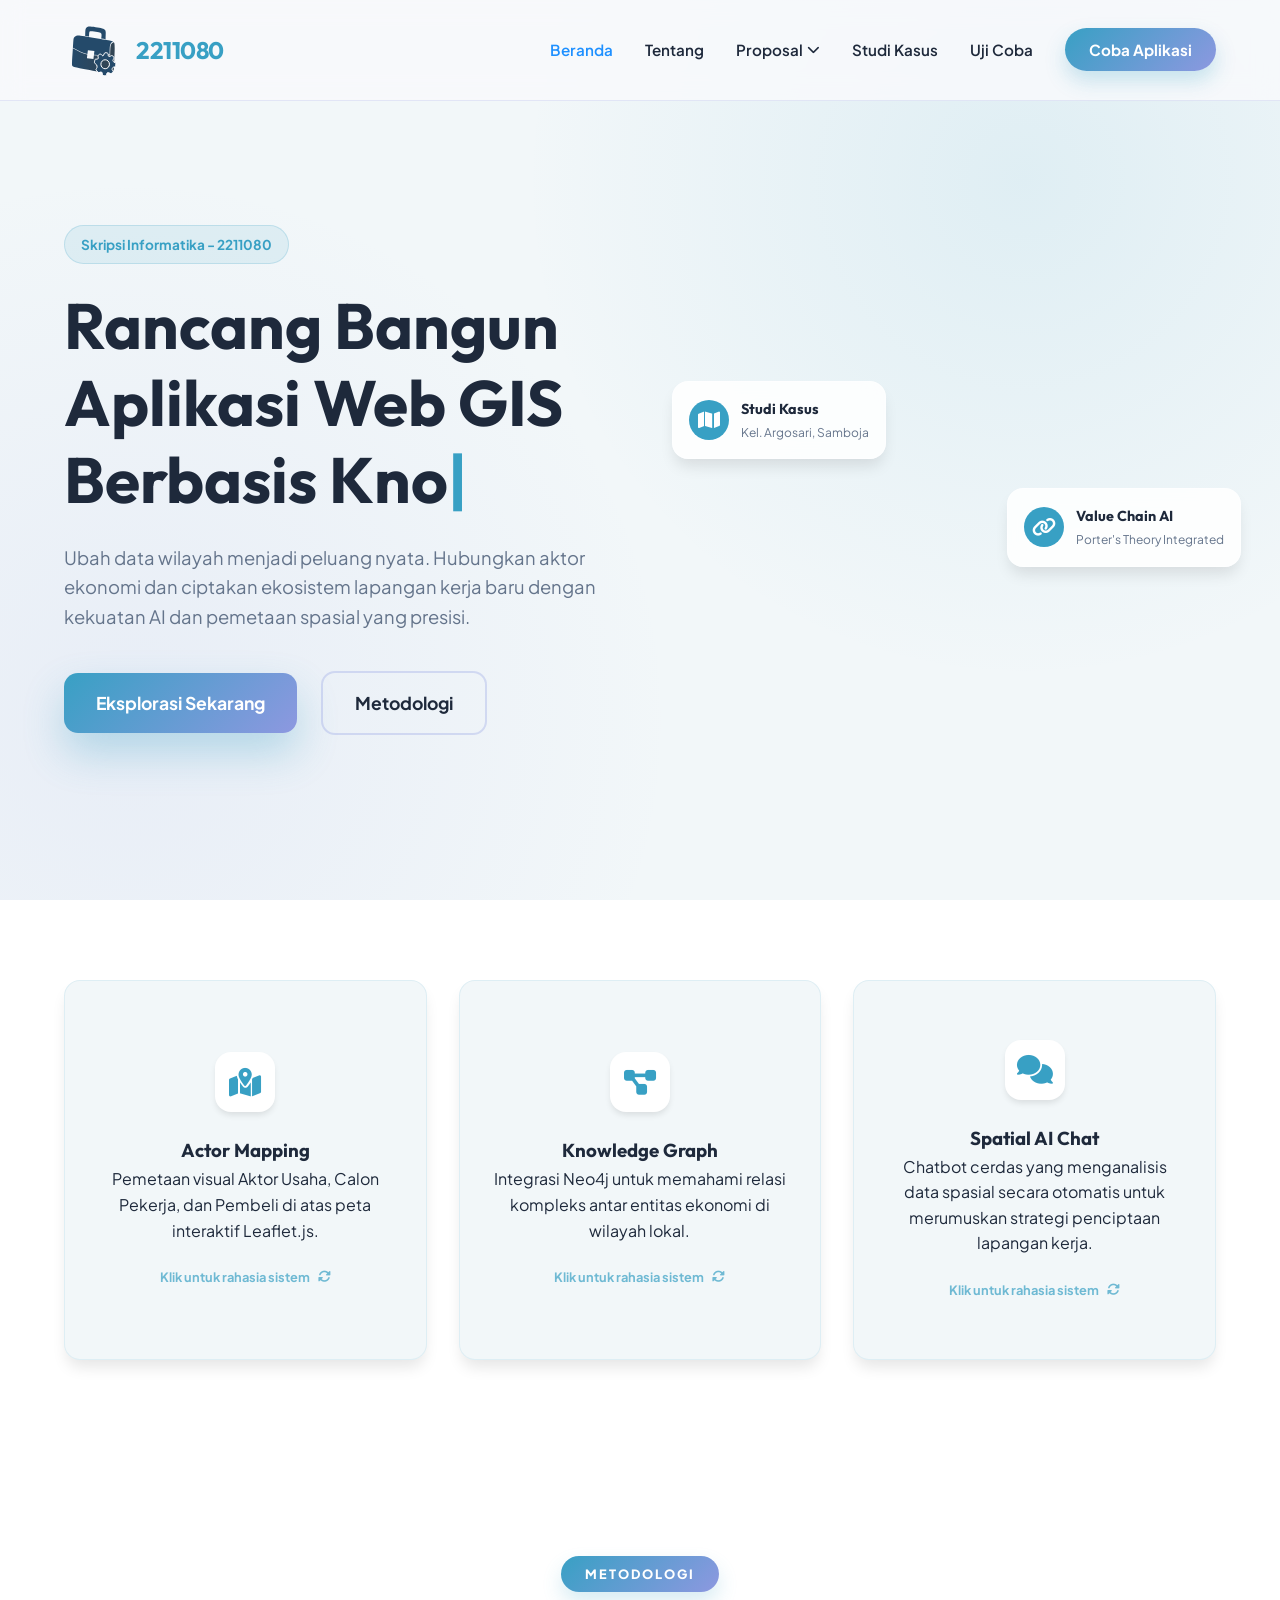
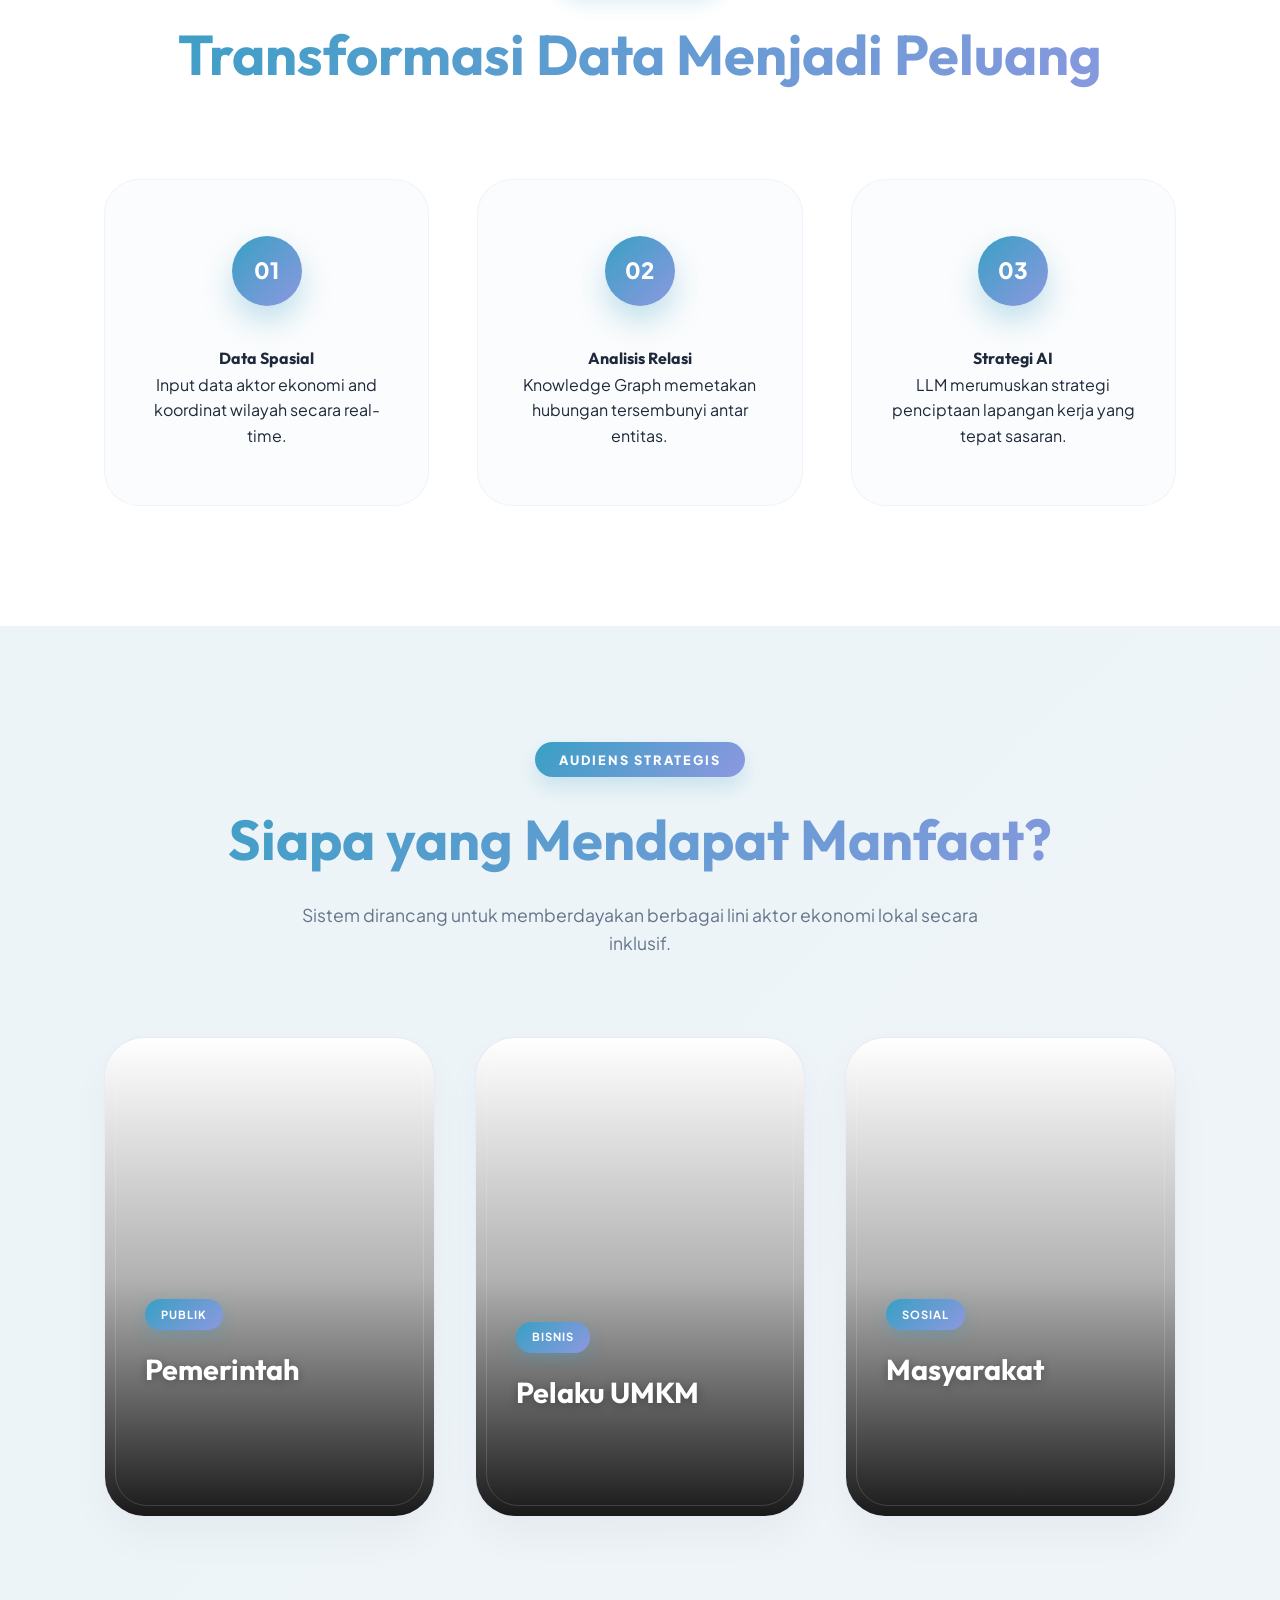
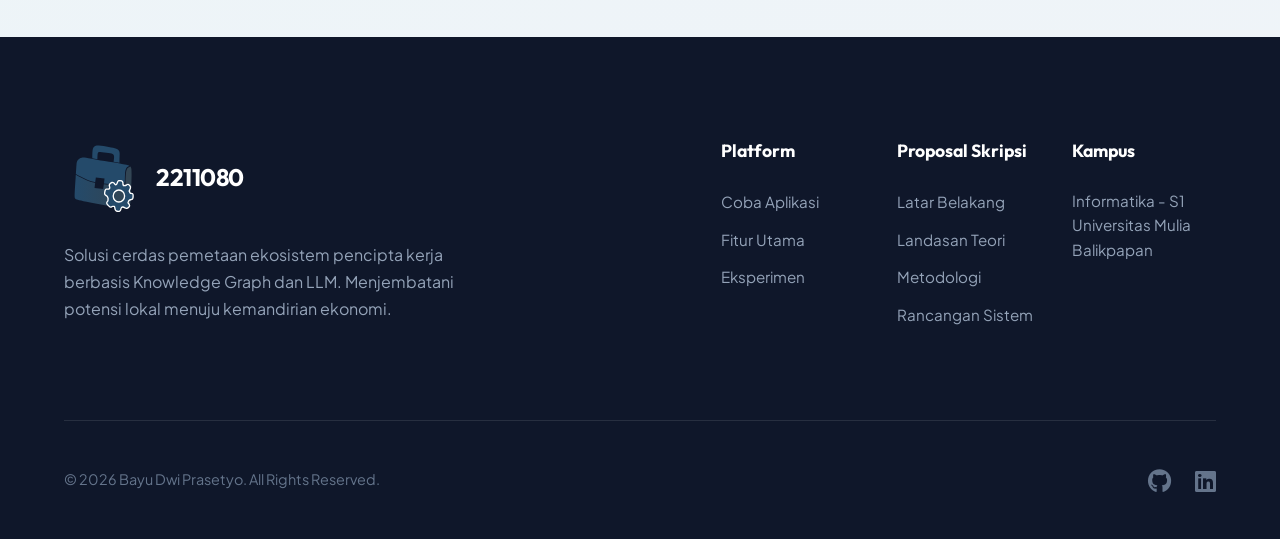
==== templates/beranda.html @ 0997f260 "Add files via upload" ====
<!DOCTYPE html>
<html lang="id">

<head>
    <meta charset="UTF-8">
    <meta name="viewport" content="width=device-width, initial-scale=1.0">
    <title>Beranda — Web GIS & AI Ekosistem Pencipta Kerja</title>
    <link rel="stylesheet" href="/static/css/global.css">
    <link rel="stylesheet" href="/static/css/beranda.css">
    <link rel="preconnect" href="https://fonts.googleapis.com">
    <link rel="preconnect" href="https://fonts.gstatic.com" crossorigin>
    <link
        href="https://fonts.googleapis.com/css2?family=Outfit:wght@300;400;600;700;800&family=Plus+Jakarta+Sans:wght@400;500;600;700;800&display=swap"
        rel="stylesheet">
    <link rel="stylesheet" href="https://cdnjs.cloudflare.com/ajax/libs/font-awesome/6.4.0/css/all.min.css">
    <link rel="icon" type="image/x-icon" href="/static/favicon.ico">
</head>

<body>
    <!-- Navigation -->
    <nav class="navbar" id="navbar">
        <a href="index.html" class="logo-container">
            <img src="/static/image/logo.svg" alt="Logo" class="logo-img">
            <h1 class="logo-text">2211080</h1>
        </a>

        <div class="mobile-toggle" id="mobile-toggle">
            <span></span>
            <span></span>
            <span></span>
        </div>

        <ul class="nav-menu">
            <li class="nav-item"><a href="beranda.html" class="nav-link active">Beranda</a></li>
            <li class="nav-item"><a href="tentang.html" class="nav-link">Tentang</a></li>
            <li class="nav-item">
                <a href="#" class="nav-link">Proposal <i class="fa-solid fa-chevron-down"></i></a>
                <div class="dropdown-content">
                    <a href="beranda.html#latar-belakang" class="dropdown-link">Latar Belakang</a>
                    <a href="beranda.html#tinjauan-pustaka" class="dropdown-link">Tinjauan Pustaka</a>
                    <a href="beranda.html#teori" class="dropdown-link">Teori yang digunakan</a>
                    <a href="beranda.html#metodologi" class="dropdown-link">Metodologi</a>
                    <a href="beranda.html#rancangan" class="dropdown-link">Rancangan Sistem</a>
                </div>
            </li>
            <li class="nav-item"><a href="beranda.html#studi-kasus" class="nav-link">Studi Kasus</a></li>
            <li class="nav-item"><a href="beranda.html#uji-coba" class="nav-link">Uji Coba</a></li>
            <li class="nav-item"><a href="/auth" class="btn-cta">Coba Aplikasi</a></li>
        </ul>
    </nav>

    <!-- Hero Section -->
    <header class="hero">
        <div class="hero-container">
            <div class="hero-content">
                <span class="hero-badge">Skripsi Informatika - 2211080</span>
                <h1 class="hero-title">
                    Rancang Bangun Aplikasi <span class="gradient-text">Web GIS</span> Berbasis Knowledge Graph dan LLM
                </h1>
                <p class="hero-description">
                    Ubah data wilayah menjadi peluang nyata. Hubungkan aktor ekonomi dan ciptakan ekosistem lapangan
                    kerja baru dengan kekuatan AI dan pemetaan spasial yang presisi.
                </p>
                <div class="hero-actions">
                    <a href="/auth" class="btn-hero-primary">Eksplorasi Sekarang</a>
                    <a href="#preview" class="btn-hero-outline">Metodologi</a>
                </div>
            </div>

            <div class="hero-visual">
                <div class="hero-img-wrapper transparent">
                    <video autoplay loop muted playsinline class="hero-video">
                        <source src="/static/image/home.mp4" type="video/mp4">
                        Your browser does not support the video tag.
                    </video>
                </div>
                <!-- Floating Info Cards -->
                <div class="floating-card card-1">
                    <div class="icon"><i class="fa-solid fa-map"></i></div>
                    <div class="info">
                        <h4>Studi Kasus</h4>
                        <p>Kel. Argosari, Samboja</p>
                    </div>
                </div>
                <div class="floating-card card-2">
                    <div class="icon"><i class="fa-solid fa-link"></i></div>
                    <div class="info">
                        <h4>Value Chain AI</h4>
                        <p>Porter's Theory Integrated</p>
                    </div>
                </div>
            </div>
        </div>
    </header>

    <!-- Home Features Preview -->
    <section class="features-preview" id="preview">
        <div class="preview-grid">
            <div class="feature-mini-card">
                <div class="card-inner">
                    <div class="card-front">
                        <div class="icon-box"><i class="fa-solid fa-map-location-dot"></i></div>
                        <h3>Actor Mapping</h3>
                        <p>Pemetaan visual Aktor Usaha, Calon Pekerja, dan Pembeli di atas peta interaktif Leaflet.js.
                        </p>
                        <span class="tap-hint">Klik untuk rahasia sistem <i class="fa-solid fa-rotate"></i></span>
                    </div>
                    <div class="card-back">
                        <div class="back-icon"><i class="fa-solid fa-microchip"></i></div>
                        <h3>Cara Kerja</h3>
                        <ul class="mechanism-list">
                            <li><i class="fa-solid fa-check"></i> Integrasi Teknologi Web GIS</li>
                            <li><i class="fa-solid fa-check"></i> Sinkronisasi otomatis ke peta</li>
                            <li><i class="fa-solid fa-check"></i> Hubungkan aktor ekonomi</li>
                        </ul>
                        <p class="back-footer">Data diolah secara presisi untuk wilayah Argosari.</p>
                    </div>
                </div>
            </div>
            <div class="feature-mini-card">
                <div class="card-inner">
                    <div class="card-front">
                        <div class="icon-box"><i class="fa-solid fa-diagram-project"></i></div>
                        <h3>Knowledge Graph</h3>
                        <p>Integrasi Neo4j untuk memahami relasi kompleks antar entitas ekonomi di wilayah lokal.</p>
                        <span class="tap-hint">Klik untuk rahasia sistem <i class="fa-solid fa-rotate"></i></span>
                    </div>
                    <div class="card-back">
                        <div class="back-icon"><i class="fa-solid fa-network-wired"></i></div>
                        <h3>Cara Kerja</h3>
                        <ul class="mechanism-list">
                            <li><i class="fa-solid fa-check"></i> Petakan hubungan antar bisnis</li>
                            <li><i class="fa-solid fa-check"></i> Analisis potensi yang hilang</li>
                            <li><i class="fa-solid fa-check"></i> Rekomendasi kolaborasi lokal</li>
                        </ul>
                        <p class="back-footer">Menggunakan basis data grafik tercanggih.</p>
                    </div>
                </div>
            </div>
            <div class="feature-mini-card">
                <div class="card-inner">
                    <div class="card-front">
                        <div class="icon-box"><i class="fa-solid fa-comments"></i></div>
                        <h3>Spatial AI Chat</h3>
                        <p>Chatbot cerdas yang menganalisis data spasial secara otomatis untuk merumuskan strategi
                            penciptaan lapangan kerja.</p>
                        <span class="tap-hint">Klik untuk rahasia sistem <i class="fa-solid fa-rotate"></i></span>
                    </div>
                    <div class="card-back">
                        <div class="back-icon"><i class="fa-solid fa-robot"></i></div>
                        <h3>Cara Kerja</h3>
                        <ul class="mechanism-list">
                            <li><i class="fa-solid fa-check"></i> Implementasi LLM (GPT-4)</li>
                            <li><i class="fa-solid fa-check"></i> Saran bisnis berbasis wilayah</li>
                            <li><i class="fa-solid fa-check"></i> Konsultasi cerdas 24/7</li>
                        </ul>
                        <p class="back-footer">Ditenagai oleh teknologi kecerdasan buatan.</p>
                    </div>
                </div>
            </div>
        </div>
    </section>

    <!-- Workflow Section -->
    <section class="workflow-section" id="workflow">
        <div class="section-container">
            <div class="section-header">
                <span class="section-badge">Metodologi</span>
                <h2 class="section-title">Transformasi Data Menjadi Peluang</h2>
            </div>
            <div class="workflow-grid">
                <div class="workflow-step">
                    <div class="step-num">01</div>
                    <div class="step-content">
                        <h4>Data Spasial</h4>
                        <p>Input data aktor ekonomi and koordinat wilayah secara real-time.</p>
                    </div>
                </div>
                <div class="workflow-step">
                    <div class="step-num">02</div>
                    <div class="step-content">
                        <h4>Analisis Relasi</h4>
                        <p>Knowledge Graph memetakan hubungan tersembunyi antar entitas.</p>
                    </div>
                </div>
                <div class="workflow-step">
                    <div class="step-num">03</div>
                    <div class="step-content">
                        <h4>Strategi AI</h4>
                        <p>LLM merumuskan strategi penciptaan lapangan kerja yang tepat sasaran.</p>
                    </div>
                </div>
            </div>
        </div>
    </section>

    <!-- Target Users Section -->
    <section class="target-users" id="target">
        <div class="section-container">
            <div class="section-header">
                <span class="section-badge">Audiens Strategis</span>
                <h2 class="section-title">Siapa yang Mendapat Manfaat?</h2>
                <p class="section-subtitle">Sistem dirancang untuk memberdayakan berbagai lini aktor ekonomi lokal
                    secara inklusif.</p>
            </div>
            <div class="users-grid">
                <div class="user-card creative">
                    <div class="user-img-container">
                        <video autoplay loop muted playsinline class="user-video-bg">
                            <source src="./image/gov_indo.mp4" type="video/mp4">
                        </video>
                        <div class="card-overlay"></div>
                    </div>
                    <div class="user-content-box">
                        <div class="user-label-tag">Publik</div>
                        <h3>Pemerintah</h3>
                        <p>Kebijakan ekonomi berbasis data spasial yang akurat untuk pembangunan wilayah di Indonesia.
                        </p>
                    </div>
                </div>

                <div class="user-card creative">
                    <div class="user-img-container">
                        <video autoplay loop muted playsinline class="user-video-bg">
                            <source src="./image/umkm_indo.mp4" type="video/mp4">
                        </video>
                        <div class="card-overlay"></div>
                    </div>
                    <div class="user-content-box">
                        <div class="user-label-tag">Bisnis</div>
                        <h3>Pelaku UMKM</h3>
                        <p>Menemukan rantai pasok dan mitra bisnis baru di ekosistem lokal secara digital.</p>
                    </div>
                </div>

                <div class="user-card creative">
                    <div class="user-img-container">
                        <video autoplay loop muted playsinline class="user-video-bg">
                            <source src="./image/masyarakat_indo.mp4" type="video/mp4">
                        </video>
                        <div class="card-overlay"></div>
                    </div>
                    <div class="user-content-box">
                        <div class="user-label-tag">Sosial</div>
                        <h3>Masyarakat</h3>
                        <p>Mempermudah masyarakat dalam menemukan peluang kerja dan potensi usaha baru secara mandiri di
                            wilayah sekitar.</p>
                    </div>
                </div>
            </div>
        </div>
    </section>

    <!-- Footer -->
    <footer class="footer-premium dark">
        <div class="footer-container">
            <div class="footer-main">
                <div class="footer-brand-box">
                    <div class="logo-container">
                        <img src="/static/image/logo.svg" alt="Logo" class="logo-img large">
                        <h2 class="logo-text white">2211080</h2>
                    </div>
                    <p class="brand-desc">Solusi cerdas pemetaan ekosistem pencipta kerja berbasis Knowledge Graph dan
                        LLM. Menjembatani potensi lokal menuju kemandirian ekonomi.</p>
                </div>

                <div class="footer-grid">
                    <div class="footer-column">
                        <h4>Platform</h4>
                        <ul>
                            <li><a href="/auth">Coba Aplikasi</a></li>
                            <li><a href="beranda.html#preview">Fitur Utama</a></li>
                            <li><a href="beranda.html#uji-coba">Eksperimen</a></li>
                        </ul>
                    </div>
                    <div class="footer-column">
                        <h4>Proposal Skripsi</h4>
                        <ul>
                            <li><a href="beranda.html#latar-belakang">Latar Belakang</a></li>
                            <li><a href="beranda.html#teori">Landasan Teori</a></li>
                            <li><a href="beranda.html#metodologi">Metodologi</a></li>
                            <li><a href="beranda.html#rancangan">Rancangan Sistem</a></li>
                        </ul>
                    </div>
                    <div class="footer-column">
                        <h4>Kampus</h4>
                        <p class="campus-text">Informatika - S1<br>Universitas Mulia<br>Balikpapan</p>
                    </div>
                </div>
            </div>

            <div class="footer-bottom">
                <div class="divider"></div>
                <div class="bottom-flex">
                    <p class="copyright">&copy; 2026 Bayu Dwi Prasetyo. All Rights Reserved.</p>
                    <div class="social-icons">
                        <a href="#"><i class="fa-brands fa-github"></i></a>
                        <a href="https://www.linkedin.com/in/bayu-dwi-prasetyo-02918a337" target="_blank" rel="noopener noreferrer"><i class="fa-brands fa-linkedin"></i></a>
                    </div>
                </div>
            </div>
        </div>
    </footer>

    <script src="/static/js/script_global.js"></script>
</body>

</html>
---- static/css/global.css ----
:root {
    --primary: #38a0c4;
    --primary-dark: #2c8bad;
    --primary-light: #a8d1e0;
    --secondary: #8d98e0;
    --secondary-dark: #7a85c9;
    --accent: #ff4757;
    --bg-light: #f8fafc;
    --bg-page: #f2f7f9;
    --bg-card: rgba(255, 255, 255, 0.85);
    --text-main: #1e293b;
    --text-dim: #64748b;
    --nav-bg: rgba(248, 250, 252, 0.85);
    --shadow-sm: 0 4px 6px -1px rgba(0, 0, 0, 0.1);
    --shadow-md: 0 10px 15px -3px rgba(0, 0, 0, 0.1);
    --shadow-lg: 0 20px 25px -5px rgba(0, 0, 0, 0.1);
    --gradient-primary: linear-gradient(135deg, #38a0c4 0%, #8d98e0 100%);
    --radius-lg: 24px;
    --radius-md: 16px;
    --transition: all 0.3s cubic-bezier(0.4, 0, 0.2, 1);
}

* {
    margin: 0;
    padding: 0;
    box-sizing: border-box;
}

/* GLOBAL SCROLLBAR */
::-webkit-scrollbar {
    width: 10px;
    height: 10px;
}

::-webkit-scrollbar-track {
    background: rgba(141, 152, 224, 0.05);
    border-radius: 99px;
}

::-webkit-scrollbar-thumb {
    background: var(--secondary);
    border-radius: 99px;
    border: 2px solid transparent;
    background-clip: padding-box;
}

::-webkit-scrollbar-thumb:hover {
    background: var(--primary);
    background-clip: padding-box;
}

html,
body {
    overflow-x: hidden;
    width: 100%;
}

body.no-scroll {
    overflow: hidden;
}

body {
    font-family: 'Plus Jakarta Sans', system-ui, -apple-system, sans-serif;
    background-color: var(--bg-page);
    color: var(--text-main);
    line-height: 1.6;
}

h1,
h2,
h3,
h4,
.logo-text {
    font-family: 'Outfit', sans-serif;
    font-weight: 700;
}

/* NAVBAR */
.navbar {
    display: flex;
    justify-content: space-between;
    align-items: center;
    padding: 1.25rem 5%;
    position: fixed;
    top: 0;
    left: 0;
    right: 0;
    z-index: 1000;
    background: var(--nav-bg);
    backdrop-filter: blur(12px);
    -webkit-backdrop-filter: blur(12px);
    border-bottom: 1px solid rgba(141, 152, 224, 0.2);
    transition: var(--transition);
    width: 100%;
}

.navbar.scrolled {
    padding: 0.75rem 5%;
    box-shadow: var(--shadow-md);
}

.logo-container {
    display: flex;
    align-items: center;
    gap: 12px;
    text-decoration: none;
}

.logo-img {
    width: 60px;
    height: 60px;
}

.logo-img.large {
    width: 80px;
    height: 80px;
}

.logo-text {
    font-size: 1.5rem;
    color: var(--primary);
    letter-spacing: -0.5px;
}

.logo-text span {
    color: var(--secondary);
    font-weight: 400;
}

.nav-menu {
    display: flex;
    align-items: center;
    gap: 2rem;
}

.nav-item {
    position: relative;
    list-style: none;
}

.nav-link {
    text-decoration: none;
    color: var(--text-main);
    font-weight: 600;
    font-size: 0.95rem;
    transition: var(--transition);
    display: flex;
    align-items: center;
    gap: 4px;
}

.nav-link:hover,
.nav-link.active {
    color: #1e90ff;
}

.nav-link i {
    font-size: 0.8rem;
    transition: var(--transition);
}

/* Dropdown */
.dropdown-content {
    position: absolute;
    top: 100%;
    left: 50%;
    transform: translateX(-50%) translateY(10px);
    background: white;
    min-width: 220px;
    border-radius: var(--radius-md);
    box-shadow: var(--shadow-lg);
    padding: 0.75rem;
    opacity: 0;
    visibility: hidden;
    transition: var(--transition);
    border: 1px solid rgba(141, 152, 224, 0.1);
}

.nav-item:hover .dropdown-content {
    opacity: 1;
    visibility: visible;
    transform: translateX(-50%) translateY(0);
}

.nav-item:hover .nav-link i {
    transform: rotate(180deg);
}

.dropdown-link {
    display: block;
    padding: 0.75rem 1rem;
    text-decoration: none;
    color: var(--text-dim);
    font-size: 0.9rem;
    font-weight: 500;
    border-radius: 8px;
    transition: var(--transition);
}

.dropdown-link:hover {
    background: rgba(56, 160, 196, 0.1);
    color: var(--primary);
    padding-left: 1.25rem;
}

.btn-cta {
    background: var(--gradient-primary);
    color: white;
    padding: 0.75rem 1.5rem;
    border-radius: 50px;
    text-decoration: none;
    font-weight: 700;
    font-size: 0.95rem;
    box-shadow: 0 10px 20px rgba(56, 160, 196, 0.25);
    transition: var(--transition);
}

.btn-cta:hover {
    transform: translateY(-2px);
    box-shadow: 0 15px 30px rgba(56, 160, 196, 0.35);
}

/* MOBILE NAV */
.mobile-toggle {
    display: none;
    flex-direction: column;
    justify-content: space-between;
    width: 30px;
    height: 21px;
    cursor: pointer;
    z-index: 1001;
}

.mobile-toggle span {
    width: 100%;
    height: 3px;
    background: var(--text-main);
    border-radius: 3px;
    transition: var(--transition);
}

.mobile-toggle.active span:nth-child(1) {
    transform: translateY(9px) rotate(45deg);
}

.mobile-toggle.active span:nth-child(2) {
    opacity: 0;
}

.mobile-toggle.active span:nth-child(3) {
    transform: translateY(-9px) rotate(-45deg);
}

/* ANIMATIONS */
@keyframes fadeInUp {
    from {
        opacity: 0;
        transform: translateY(30px);
    }
    to {
        opacity: 1;
        transform: translateY(0);
    }
}

@keyframes fadeInRight {
    from {
        opacity: 0;
        transform: translateX(30px);
    }
    to {
        opacity: 1;
        transform: translateX(0);
    }
}

@keyframes floating {
    0%, 100% { transform: translateY(0); }
    50% { transform: translateY(-15px); }
}

/* RESPONSIVE */
@media (max-width: 1100px) {
    .navbar {
        padding: 0.75rem 5%;
        display: flex;
        justify-content: space-between;
        align-items: center;
    }

    .logo-container {
        flex: 1;
    }

    .logo-img {
        width: 35px;
        height: 35px;
    }

    .logo-text {
        font-size: 1.2rem;
    }

    .nav-menu {
        display: none;
        flex-direction: column;
        justify-content: flex-start;
        align-items: center;
        position: absolute;
        top: 100%;
        left: 0;
        width: 100%;
        height: auto;
        max-height: 80vh;
        background: white;
        padding: 2rem;
        z-index: 999;
        gap: 1.5rem;
        box-shadow: 0 10px 30px rgba(0, 0, 0, 0.1);
        border-top: 1px solid rgba(0, 0, 0, 0.05);
        overflow-y: auto;
    }

    .nav-menu.active {
        display: flex;
        animation: slideDownMenu 0.4s cubic-bezier(0.4, 0, 0.2, 1) forwards;
    }

    @keyframes slideDownMenu {
        from {
            opacity: 0;
            transform: translateY(-10px);
        }
        to {
            opacity: 1;
            transform: translateY(0);
        }
    }

    .nav-item {
        width: 100%;
        text-align: center;
    }

    .nav-link {
        font-size: 1.1rem;
        color: var(--text-main);
        justify-content: center;
        padding: 0.5rem 0;
    }

    .dropdown-content {
        position: relative !important;
        display: none;
        width: 100% !important;
        min-width: 100% !important;
        left: 0 !important;
        top: 0 !important;
        transform: none !important;
        box-shadow: none !important;
        opacity: 1 !important;
        visibility: visible !important;
        background: rgba(56, 160, 196, 0.08) !important;
        margin: 0.5rem 0 !important;
        padding: 0.5rem !important;
        border-radius: 12px !important;
        text-align: center !important;
        border: none !important;
    }

    .dropdown-content.active {
        display: block !important;
    }

    .dropdown-link {
        text-align: center !important;
        padding: 0.8rem !important;
        display: block !important;
        width: 100% !important;
        color: var(--text-dim) !important;
    }

    .mobile-toggle {
        display: flex;
        flex-shrink: 0;
        margin-left: 1rem;
        position: relative;
        z-index: 1001;
    }
}

/* DARK PREMIUM FOOTER */
.footer-premium.dark {
    background: #0f172a;
    color: #f8fafc;
    padding: 100px 5% 40px;
}

.footer-container {
    max-width: 1400px;
    margin: 0 auto;
}

.footer-main {
    display: grid;
    grid-template-columns: 1.2fr 1fr;
    gap: 4rem;
    margin-bottom: 80px;
}

.brand-desc {
    color: #94a3b8;
    margin-top: 1.5rem;
    max-width: 400px;
    font-size: 1rem;
    line-height: 1.7;
}

.logo-text.white {
    color: white;
}

.footer-grid {
    display: grid;
    grid-template-columns: repeat(3, 1fr);
    gap: 2rem;
}

.footer-column h4 {
    color: white;
    font-size: 1.1rem;
    margin-bottom: 1.5rem;
    font-family: 'Outfit', sans-serif;
}

.footer-column ul {
    list-style: none;
}

.footer-column ul li {
    margin-bottom: 0.75rem;
}

.footer-column ul li a {
    text-decoration: none;
    color: #94a3b8;
    font-size: 0.95rem;
    transition: var(--transition);
}

.footer-column ul li a:hover {
    color: var(--primary);
    padding-left: 5px;
}

.campus-text {
    color: #94a3b8;
    font-size: 0.95rem;
    line-height: 1.6;
}

.footer-bottom {
    border-top: 1px solid rgba(255, 255, 255, 0.1);
    padding-top: 40px;
}

.bottom-flex {
    display: flex;
    justify-content: space-between;
    align-items: center;
    gap: 2rem;
}

.copyright {
    color: #64748b;
    font-size: 0.9rem;
}

.social-icons {
    display: flex;
    gap: 1.5rem;
}

.social-icons a {
    color: #64748b;
    font-size: 1.5rem;
    transition: var(--transition);
}

.social-icons a:hover {
    color: white;
    transform: translateY(-3px);
}

/* FOOTER RESPONSIVE */
@media (max-width: 1024px) {
    .footer-main {
        grid-template-columns: 1fr;
        gap: 3rem;
    }
}

@media (max-width: 768px) {
    .footer-grid {
        grid-template-columns: 1fr;
        gap: 2.5rem;
    }

    .bottom-flex {
        flex-direction: column;
        text-align: center;
    }
}

/* MODAL STYLES */
.uml-modal {
    position: fixed;
    inset: 0;
    background: rgba(15, 23, 42, 0.95);
    backdrop-filter: blur(15px);
    z-index: 99999;
    display: none;
    align-items: center;
    justify-content: center;
    opacity: 0;
    visibility: hidden;
    transition: all 0.4s ease;
    padding: 20px;
}

.uml-modal.active {
    opacity: 1;
    visibility: visible;
}

.uml-modal-content {
    background: white;
    width: 100%;
    max-width: 1000px;
    max-height: 90vh;
    border-radius: 40px;
    padding: 3.5rem 2.5rem;
    position: relative;
    overflow-y: auto;
    transform: scale(0.9);
    transition: transform 0.5s cubic-bezier(0.34, 1.56, 0.64, 1);
    box-shadow: 0 40px 100px rgba(0, 0, 0, 0.5);
}

.uml-modal.active .uml-modal-content {
    transform: scale(1);
}

.close-modal {
    position: absolute;
    top: 25px;
    right: 35px;
    font-size: 2.5rem;
    cursor: pointer;
    color: #64748b;
    transition: all 0.3s ease;
    z-index: 100;
}

.close-modal:hover {
    color: #ff4757;
    transform: rotate(90deg);
}

#umlHeader {
    text-align: center;
    margin-bottom: 3rem;
}

#modalTitle {
    font-size: 2.2rem;
    color: #38a0c4;
    margin-bottom: 0.5rem;
}

#modalDesc {
    color: #64748b;
    font-size: 1rem;
}

.animation-stage {
    background: #0f172a;
    padding: 5rem 2rem;
    border-radius: 35px;
    margin-top: 1rem;
    min-height: 350px;
    display: flex;
    flex-direction: column;
    align-items: center;
    justify-content: center;
    position: relative;
    overflow: hidden;
    border: 1px solid rgba(255, 255, 255, 0.1);
}

.flow-wrapper {
    display: flex;
    align-items: center;
    justify-content: center;
    gap: 0;
    width: 100%;
    max-width: 850px;
}

.flow-node {
    width: 110px;
    height: 110px;
    background: rgba(56, 160, 196, 0.05);
    border: 2px solid #38a0c4;
    border-radius: 50%;
    display: flex;
    flex-direction: column;
    align-items: center;
    justify-content: center;
    color: white;
    position: relative;
    z-index: 5;
    box-shadow: 0 0 25px rgba(56, 160, 196, 0.3);
}

.flow-node i {
    font-size: 2.8rem;
    margin-bottom: 8px;
    color: #a8d1e0;
}

.flow-node span {
    font-size: 0.8rem;
    font-weight: 700;
    text-transform: uppercase;
    letter-spacing: 1px;
}

.flow-path,
.flow-path-bi {
    flex: 1;
    height: 2px;
    background: rgba(255, 255, 255, 0.1);
    position: relative;
    min-width: 80px;
}

.data-packet {
    position: absolute;
    top: -5px;
    width: 10px;
    height: 10px;
    background: #00d2ff;
    border-radius: 50%;
    box-shadow: 0 0 15px #00d2ff, 0 0 30px #00d2ff;
    animation: flowData 2s infinite linear;
}

.p-1 {
    animation: flowData 2.5s infinite linear;
}

.p-2 {
    animation: flowData 2.5s infinite linear reverse;
    top: 0px;
    background: #8d98e0;
    box-shadow: 0 0 15px #8d98e0;
}

.ai-pulse {
    animation: aiPulse 2.5s infinite ease-in-out;
    background: rgba(56, 160, 196, 0.15);
}

.flow-desc {
    margin-top: 3.5rem;
    color: rgba(255, 255, 255, 0.5);
    text-align: center;
    font-size: 1.1rem;
    max-width: 700px;
    line-height: 1.6;
    font-style: italic;
}

.click-hint {
    margin-top: 1.5rem;
    font-size: 0.8rem;
    font-weight: 700;
    color: #38a0c4;
    text-transform: uppercase;
    letter-spacing: 1px;
    display: flex;
    align-items: center;
    gap: 8px;
    justify-content: center;
    opacity: 0.8;
}

@keyframes flowData {
    0% { left: 0; opacity: 0; }
    20% { opacity: 1; }
    80% { opacity: 1; }
    100% { left: 100%; opacity: 0; }
}

@keyframes aiPulse {
    0%, 100% { transform: scale(1); box-shadow: 0 0 30px rgba(56, 160, 196, 0.3); }
    50% { transform: scale(1.15); box-shadow: 0 0 60px rgba(56, 160, 196, 0.6); }
}
---- static/css/beranda.css ----
/* ===============================
   BERANDA (HOME) SPECIFIC STYLES
   =============================== */

/* HERO SECTION */
.hero {
    padding: 160px 5% 100px;
    min-height: 100vh;
    display: flex;
    align-items: center;
    position: relative;
    background: radial-gradient(circle at 80% 20%, rgba(56, 160, 196, 0.1) 0%, transparent 40%),
        radial-gradient(circle at 10% 80%, rgba(141, 152, 224, 0.1) 0%, transparent 40%);
}

.hero-container {
    max-width: 1400px;
    margin: 0 auto;
    display: grid;
    grid-template-columns: 1.2fr 1fr;
    gap: 4rem;
    align-items: center;
}

.hero-content {
    animation: fadeInUp 0.8s ease-out;
}

.hero-badge {
    display: inline-block;
    padding: 0.5rem 1rem;
    background: rgba(56, 160, 196, 0.1);
    color: var(--primary);
    border-radius: 50px;
    font-size: 0.85rem;
    font-weight: 700;
    margin-bottom: 1.5rem;
    border: 1px solid rgba(56, 160, 196, 0.2);
}

.hero-title {
    font-size: clamp(2rem, 8vw, 4rem);
    line-height: 1.2;
    margin-bottom: 1.5rem;
    color: var(--text-main);
    word-wrap: break-word;
    overflow-wrap: break-word;
    position: relative;
    min-height: 2.5em;
}

.hero-title.typing::after {
    content: '|';
    color: var(--primary);
    animation: blink 0.8s infinite;
}

.gradient-text {
    background: var(--gradient-primary);
    -webkit-background-clip: text;
    -webkit-text-fill-color: transparent;
}

.hero-description {
    font-size: 1.15rem;
    color: var(--text-dim);
    margin-bottom: 2.5rem;
    max-width: 600px;
}

.hero-actions {
    display: flex;
    gap: 1.5rem;
    align-items: center;
}

.btn-hero-primary {
    background: var(--gradient-primary);
    color: white;
    padding: 1rem 2rem;
    border-radius: 14px;
    text-decoration: none;
    font-weight: 700;
    font-size: 1.1rem;
    box-shadow: 0 20px 40px rgba(56, 160, 196, 0.3);
    transition: var(--transition);
}

.btn-hero-primary:hover {
    transform: translateY(-5px);
    box-shadow: 0 25px 50px rgba(56, 160, 196, 0.4);
}

.btn-hero-outline {
    padding: 1rem 2rem;
    border-radius: 14px;
    text-decoration: none;
    font-weight: 700;
    font-size: 1.1rem;
    color: var(--text-main);
    border: 2px solid rgba(141, 152, 224, 0.3);
    transition: var(--transition);
}

.btn-hero-outline:hover {
    background: rgba(141, 152, 224, 0.05);
    border-color: var(--secondary);
}

.hero-visual {
    position: relative;
    animation: fadeInRight 1s ease-out;
}

.hero-img-wrapper.transparent {
    position: relative;
    z-index: 2;
    border-radius: 0;
    overflow: visible;
    box-shadow: none;
    background: transparent !important;
    padding: 0;
    mix-blend-mode: multiply;
}

.hero-img,
.hero-video {
    width: 100%;
    display: block;
    background: transparent !important;
    mix-blend-mode: multiply;
}

.floating-card {
    position: absolute;
    background: var(--bg-card);
    backdrop-filter: blur(10px);
    padding: 1rem;
    border-radius: var(--radius-md);
    box-shadow: var(--shadow-md);
    display: flex;
    align-items: center;
    gap: 12px;
    z-index: 3;
    border: 1px solid rgba(255, 255, 255, 0.4);
    animation: floating 4s ease-in-out infinite;
}

.card-1 {
    top: 10%;
    left: -10%;
}

.card-2 {
    bottom: 15%;
    right: -5%;
    animation-delay: 1s;
}

.floating-card .icon {
    width: 40px;
    height: 40px;
    background: var(--primary);
    color: white;
    border-radius: 50%;
    display: flex;
    align-items: center;
    justify-content: center;
    font-size: 1.2rem;
}

.floating-card .info h4 {
    font-size: 0.9rem;
    margin-bottom: 2px;
}

.floating-card .info p {
    font-size: 0.75rem;
    color: var(--text-dim);
}

/* FEATURES SECTION */
.features-preview {
    padding: 80px 5%;
    background: white;
}

.preview-grid {
    max-width: 1200px;
    margin: 0 auto;
    display: grid;
    grid-template-columns: repeat(auto-fit, minmax(280px, 1fr));
    gap: 2rem;
}

.feature-mini-card {
    min-height: 380px;
    perspective: 1000px;
    cursor: pointer;
    background: transparent;
    border: none;
}

.card-inner {
    position: relative;
    width: 100%;
    height: 100%;
    text-align: center;
    transition: transform 0.8s cubic-bezier(0.4, 0, 0.2, 1);
    transform-style: preserve-3d;
}

.feature-mini-card.flipped .card-inner {
    transform: rotateY(180deg);
}

.card-front,
.card-back {
    position: absolute;
    width: 100%;
    height: 100%;
    -webkit-backface-visibility: hidden;
    backface-visibility: hidden;
    border-radius: var(--radius-md);
    padding: 3rem 2rem;
    display: flex;
    flex-direction: column;
    align-items: center;
    justify-content: center;
    border: 1px solid rgba(56, 160, 196, 0.1);
    box-shadow: var(--shadow-md);
}

.card-front {
    background: var(--bg-page);
    color: var(--text-main);
}

.icon-box {
    width: 60px;
    height: 60px;
    background: white;
    border-radius: 16px;
    display: flex;
    align-items: center;
    justify-content: center;
    font-size: 1.8rem;
    margin-bottom: 1.5rem;
    color: var(--primary);
    box-shadow: var(--shadow-sm);
}

.card-back {
    background: var(--gradient-primary);
    color: white;
    transform: rotateY(180deg);
}

.card-back h3 {
    color: white;
    margin-bottom: 1.5rem;
    font-size: 1.4rem;
}

.back-icon {
    font-size: 2.5rem;
    margin-bottom: 1rem;
    color: rgba(255, 255, 255, 0.8);
}

.mechanism-list {
    list-style: none;
    text-align: center;
    width: 100%;
    margin-bottom: 2rem;
}

.mechanism-list li {
    font-size: 0.9rem;
    color: white;
    margin-bottom: 0.75rem;
    display: flex;
    align-items: center;
    justify-content: center;
    gap: 10px;
}

.mechanism-list li i {
    font-size: 0.8rem;
    color: var(--primary-light);
}

.back-footer {
    font-size: 0.75rem;
    color: rgba(255, 255, 255, 0.6);
    border-top: 1px solid rgba(255, 255, 255, 0.2);
    padding-top: 1rem;
    font-style: italic;
}

.tap-hint {
    margin-top: 1.5rem;
    font-size: 0.8rem;
    font-weight: 700;
    color: var(--primary);
    display: flex;
    align-items: center;
    gap: 8px;
    opacity: 0.7;
}

.feature-mini-card:hover .card-front {
    border-color: var(--primary);
    background: white;
    box-shadow: var(--shadow-lg);
}

/* COMMON SECTION STYLES */
.section-container {
    max-width: 1200px;
    margin: 0 auto;
    padding: 0 5%;
}

.section-header {
    text-align: center;
    margin-bottom: 5rem;
}

.section-badge {
    background: var(--gradient-primary);
    color: white;
    padding: 0.6rem 1.5rem;
    border-radius: 50px;
    font-size: 0.8rem;
    font-weight: 800;
    text-transform: uppercase;
    letter-spacing: 2px;
    box-shadow: 0 10px 20px rgba(56, 160, 196, 0.2);
}

.section-title {
    font-size: clamp(2.2rem, 5vw, 3.5rem);
    margin-top: 1.5rem;
    color: var(--text-main);
    background: var(--gradient-primary);
    -webkit-background-clip: text;
    -webkit-text-fill-color: transparent;
}

.section-subtitle {
    max-width: 700px;
    margin: 1rem auto 0;
    color: var(--text-dim);
    font-size: 1.1rem;
    line-height: 1.6;
}

/* WORKFLOW SECTION */
.workflow-section {
    padding: 120px 0;
    background: #ffffff;
    position: relative;
    overflow: hidden;
}

.workflow-grid {
    display: grid;
    grid-template-columns: repeat(3, 1fr);
    gap: 3rem;
}

.workflow-step {
    background: rgba(248, 250, 252, 0.5);
    backdrop-filter: blur(10px);
    padding: 3.5rem 2rem;
    border-radius: 35px;
    border: 1px solid rgba(141, 152, 224, 0.1);
    text-align: center;
    transition: var(--transition);
    position: relative;
}

.workflow-step:hover {
    transform: translateY(-15px);
    background: white;
    box-shadow: 0 30px 60px rgba(56, 160, 196, 0.1);
    border-color: var(--primary);
}

.step-num {
    width: 70px;
    height: 70px;
    background: var(--gradient-primary);
    color: white;
    border-radius: 50%;
    display: flex;
    align-items: center;
    justify-content: center;
    font-weight: 800;
    margin: 0 auto 2.5rem;
    font-size: 1.4rem;
    box-shadow: 0 15px 30px rgba(56, 160, 196, 0.3);
    animation: pulse 2s infinite;
}

/* TARGET USERS SECTION */
.target-users {
    padding: 120px 0;
    background: linear-gradient(135deg, rgba(56, 160, 196, 0.03) 0%, rgba(141, 152, 224, 0.03) 100%);
}

.users-grid {
    display: grid;
    grid-template-columns: repeat(3, 1fr);
    gap: 2.5rem;
}

.user-card.creative {
    background: white;
    padding: 0;
    border-radius: 40px;
    overflow: hidden;
    height: 480px;
    position: relative;
    border: 1px solid rgba(141, 152, 224, 0.2);
    box-shadow: 0 20px 40px rgba(0, 0, 0, 0.04);
    transition: var(--transition);
}

.user-card.creative::after {
    content: '';
    position: absolute;
    inset: 10px;
    border: 1.5px solid rgba(255, 255, 255, 0.15);
    border-radius: 32px;
    pointer-events: none;
    z-index: 2;
    transition: var(--transition);
}

.user-card.creative:hover::after {
    border-color: rgba(255, 255, 255, 0.4);
    inset: 12px;
}

.user-img-container {
    width: 100%;
    height: 100%;
    position: relative;
    overflow: hidden;
}

.user-img-container img,
.user-img-container video {
    width: 100%;
    height: 100%;
    object-fit: cover;
    transition: transform 1.2s cubic-bezier(0.2, 1, 0.3, 1);
}

.card-overlay {
    position: absolute;
    inset: 0;
    background: linear-gradient(to top, rgba(0, 0, 0, 0.9) 0%, rgba(0, 0, 0, 0.3) 50%, transparent 100%);
    transition: var(--transition);
    z-index: 1;
}

.user-content-box {
    position: absolute;
    bottom: 0;
    left: 0;
    right: 0;
    padding: 2.5rem;
    color: white;
    text-align: left;
    transform: translateY(20px);
    transition: var(--transition);
    z-index: 3;
}

.user-label-tag {
    background: var(--gradient-primary);
    display: inline-block;
    padding: 0.4rem 1rem;
    border-radius: 50px;
    font-size: 0.7rem;
    font-weight: 700;
    text-transform: uppercase;
    letter-spacing: 1px;
    margin-bottom: 1rem;
    box-shadow: 0 5px 15px rgba(56, 160, 196, 0.3);
}

.user-card.creative h3 {
    font-size: 1.8rem;
    margin-bottom: 0.8rem;
    color: white;
    text-shadow: 0 2px 10px rgba(0, 0, 0, 0.3);
}

.user-card.creative p {
    font-size: 0.95rem;
    color: rgba(255, 255, 255, 0.8);
    line-height: 1.5;
    opacity: 0;
    transform: translateY(10px);
    transition: var(--transition);
}

.user-card.creative:hover {
    transform: translateY(-15px);
    box-shadow: 0 40px 80px rgba(56, 160, 196, 0.25);
    border-color: var(--primary);
}

.user-card.creative:hover .user-img-container img,
.user-card.creative:hover .user-img-container video {
    transform: scale(1.15);
}

.user-card.creative:hover .user-content-box {
    transform: translateY(0);
}

.user-card.creative:hover .user-content-box p {
    opacity: 1;
    transform: translateY(0);
}

.user-card.creative:hover .card-overlay {
    background: linear-gradient(to top, rgba(0, 0, 0, 1) 0%, rgba(0, 0, 0, 0.4) 60%, transparent 100%);
}

/* BERANDA RESPONSIVE */
@media (max-width: 1100px) {
    .hero-container {
        grid-template-columns: 1fr;
        text-align: center;
        gap: 3rem;
    }

    .hero-description {
        margin: 0 auto 2.5rem;
    }

    .hero-actions {
        justify-content: center;
    }

    .hero-visual {
        position: relative;
        width: 100%;
        max-width: 400px;
        margin: 2rem auto 0;
        padding: 20px;
    }

    .card-1,
    .card-2 {
        display: flex;
        position: absolute;
        transform: scale(0.8);
        z-index: 100;
        margin: 0;
    }

    .card-1 {
        top: -10px;
        left: -10px;
    }

    .card-2 {
        bottom: -10px;
        right: -10px;
    }

    .hero {
        padding-top: 90px;
        padding-bottom: 40px;
    }

    .hero-title {
        font-size: 1.8rem;
        text-align: center;
    }

    .hero-description {
        font-size: 1rem;
        text-align: center;
        padding: 0 10px;
    }

    .hero-actions {
        flex-direction: column;
        gap: 1rem;
        width: 100%;
        padding: 0 10px;
    }

    .btn-hero-primary,
    .btn-hero-outline {
        width: 100%;
        text-align: center;
        padding: 0.75rem 1rem;
        font-size: 1rem;
    }
}

@media (max-width: 992px) {
    .workflow-grid,
    .users-grid {
        grid-template-columns: 1fr;
        gap: 3rem;
    }

    .section-title {
        font-size: 2rem;
    }
}

/* TYPEWRITER CURSOR EFFECT */
.typing-active {
    border-right: 3px solid var(--primary);
    white-space: nowrap;
    overflow: hidden;
    display: inline-block;
    width: fit-content;
    margin-left: auto;
    margin-right: auto;
    animation: blinkCursor 0.8s infinite;
}

@keyframes blinkCursor {
    from, to { border-color: transparent; }
    50% { border-color: var(--primary); }
}
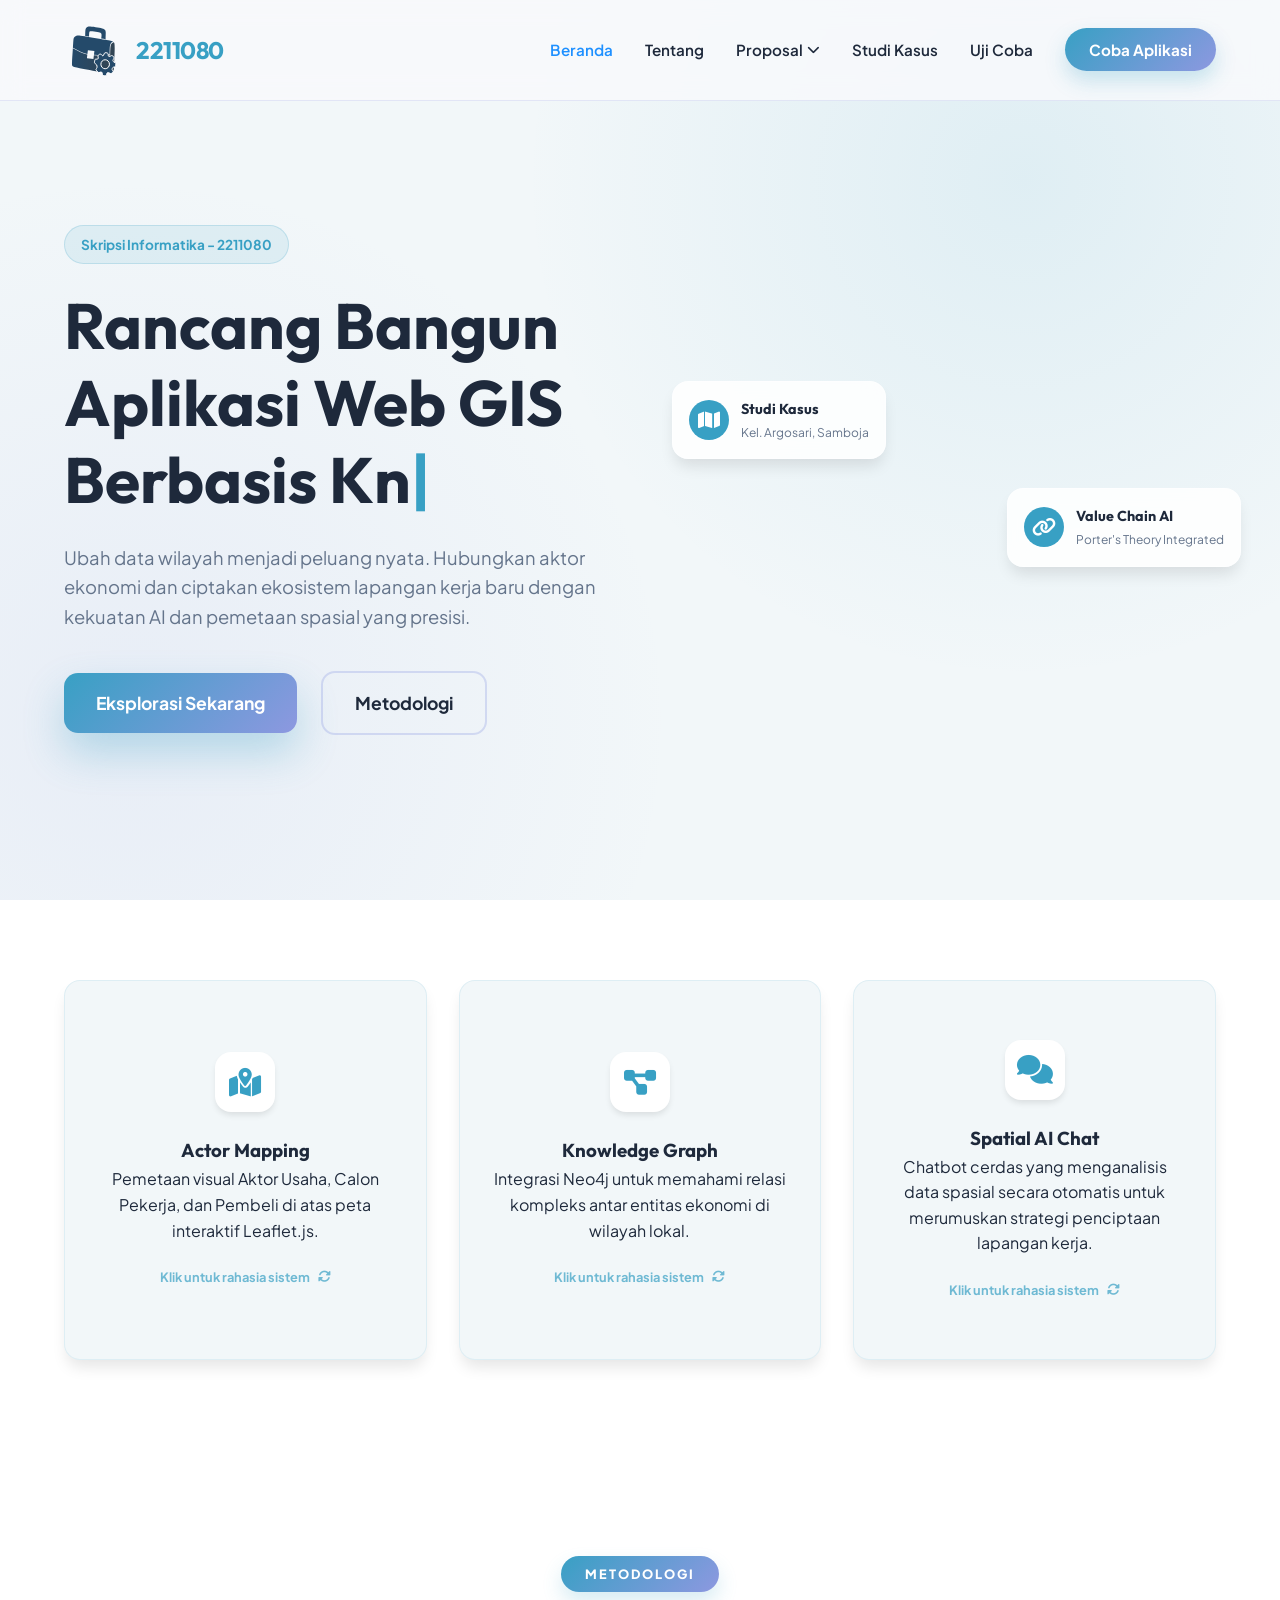
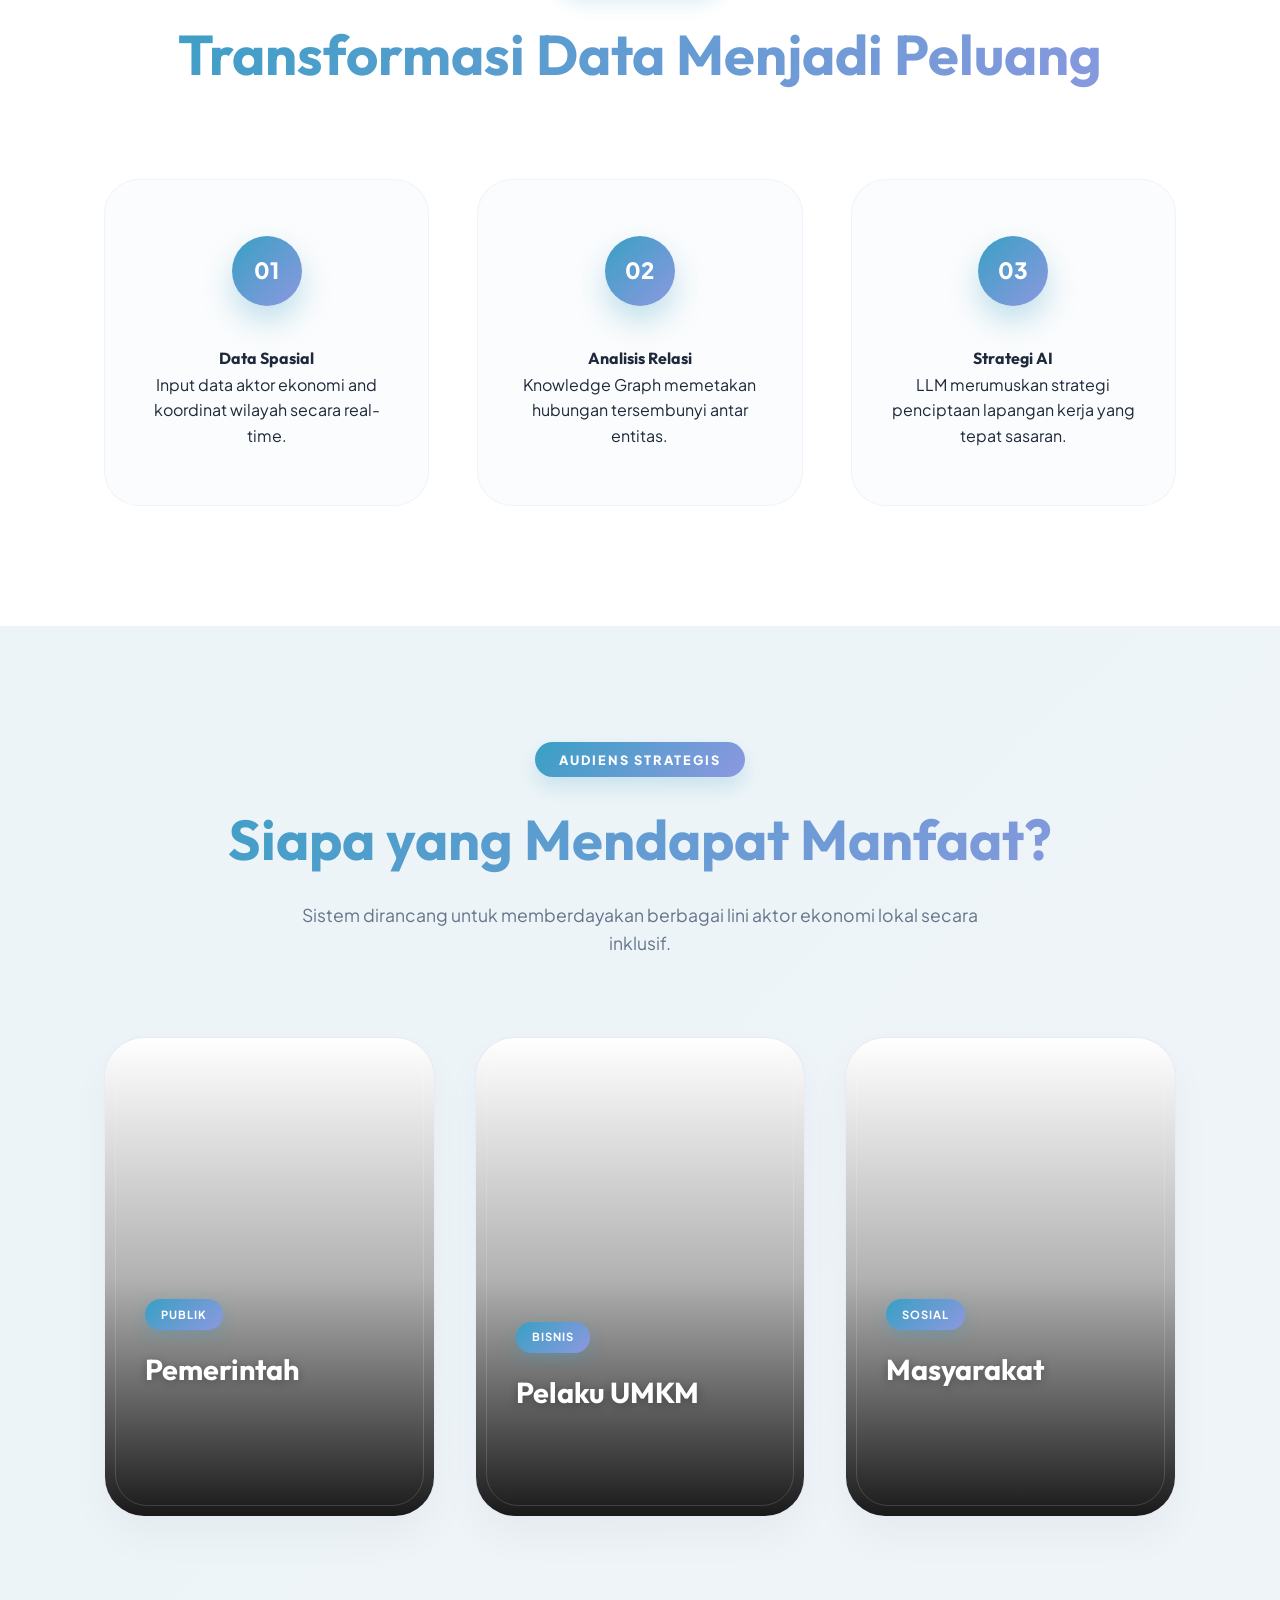
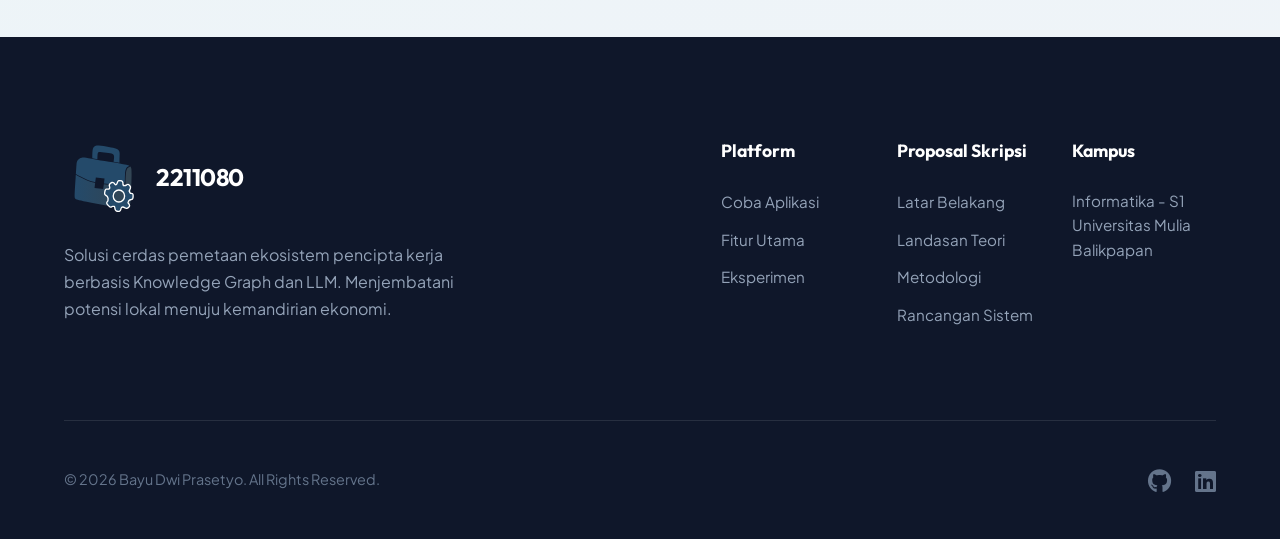
==== commit da6968e5: "Update beranda.html" ====
--- a/templates/beranda.html
+++ b/templates/beranda.html
@@ -207,7 +207,7 @@
                 <div class="user-card creative">
                     <div class="user-img-container">
                         <video autoplay loop muted playsinline class="user-video-bg">
-                            <source src="./image/gov_indo.mp4" type="video/mp4">
+                            <source src="/static/image/gov_indo.mp4" type="video/mp4">
                         </video>
                         <div class="card-overlay"></div>
                     </div>
@@ -222,7 +222,7 @@
                 <div class="user-card creative">
                     <div class="user-img-container">
                         <video autoplay loop muted playsinline class="user-video-bg">
-                            <source src="./image/umkm_indo.mp4" type="video/mp4">
+                            <source src="/static/image/umkm_indo.mp4" type="video/mp4">
                         </video>
                         <div class="card-overlay"></div>
                     </div>
@@ -236,7 +236,7 @@
                 <div class="user-card creative">
                     <div class="user-img-container">
                         <video autoplay loop muted playsinline class="user-video-bg">
-                            <source src="./image/masyarakat_indo.mp4" type="video/mp4">
+                            <source src="/static/image/masyarakat_indo.mp4" type="video/mp4">
                         </video>
                         <div class="card-overlay"></div>
                     </div>
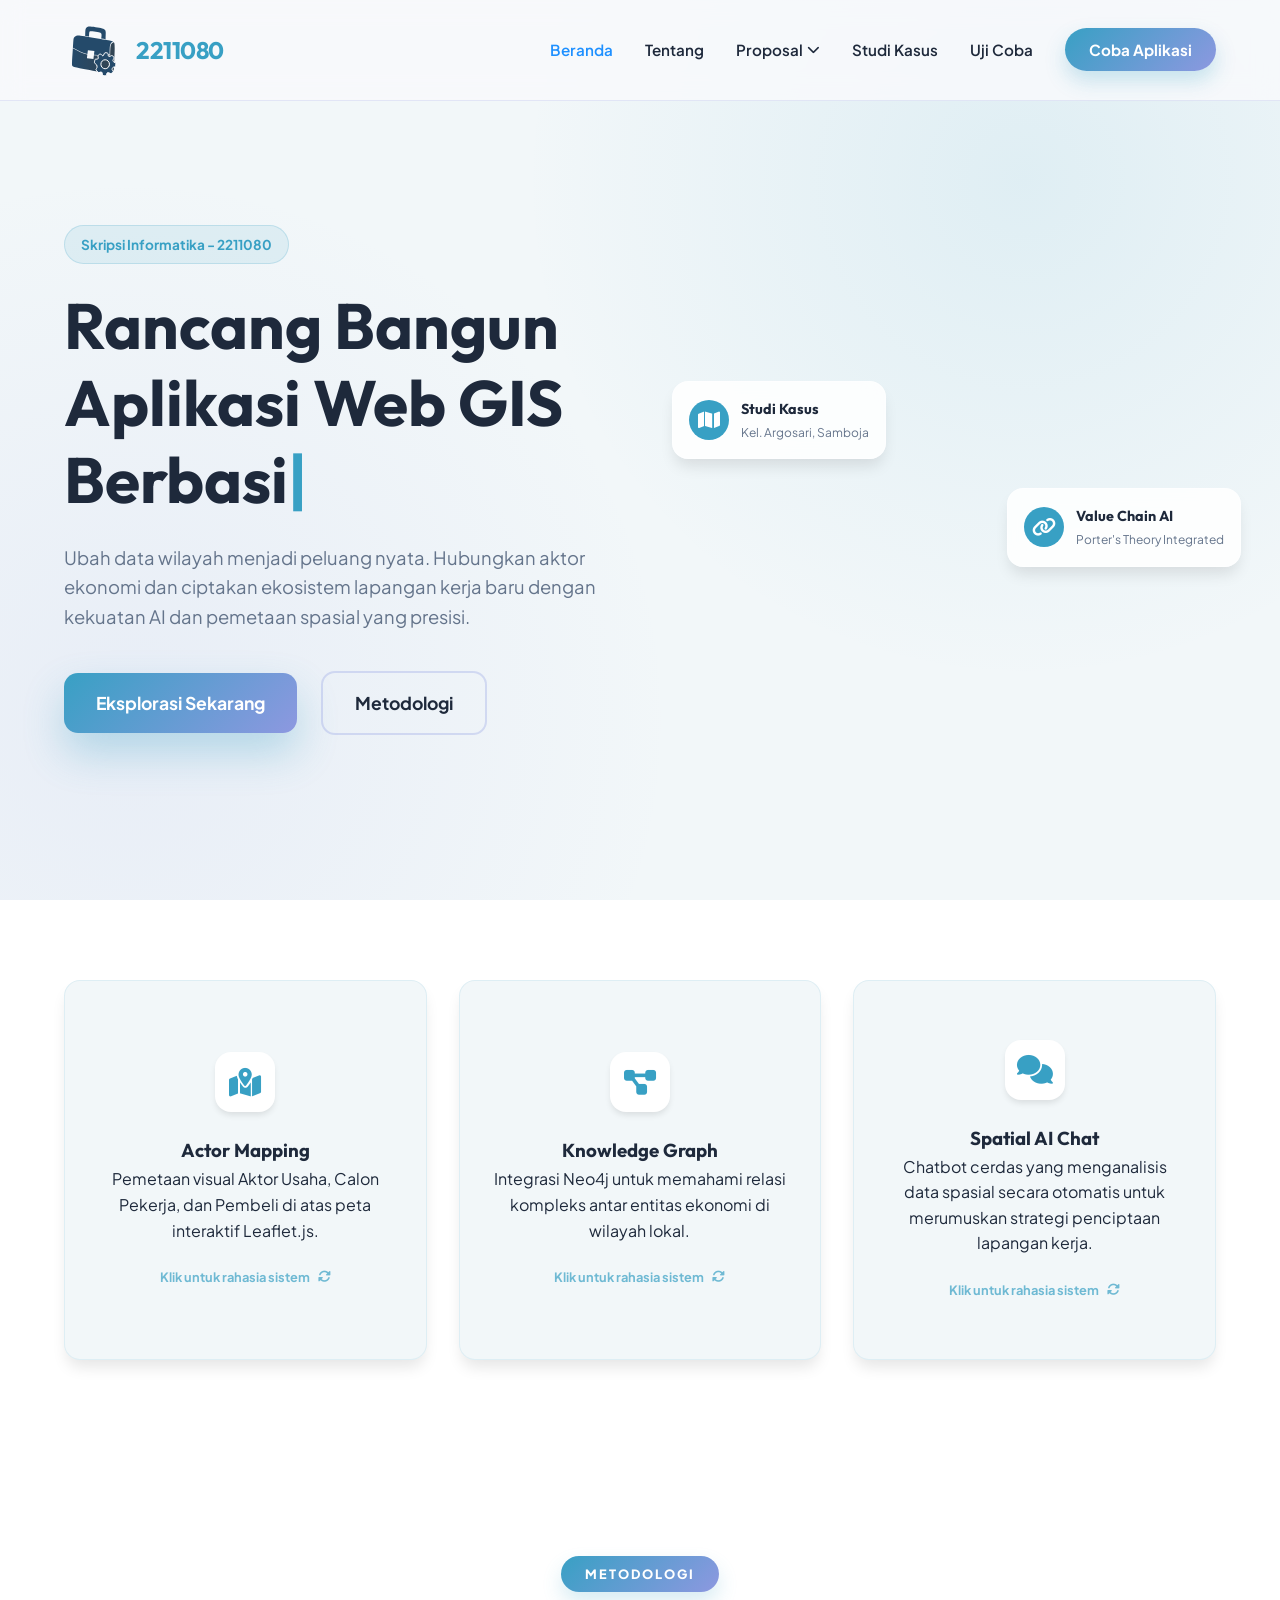
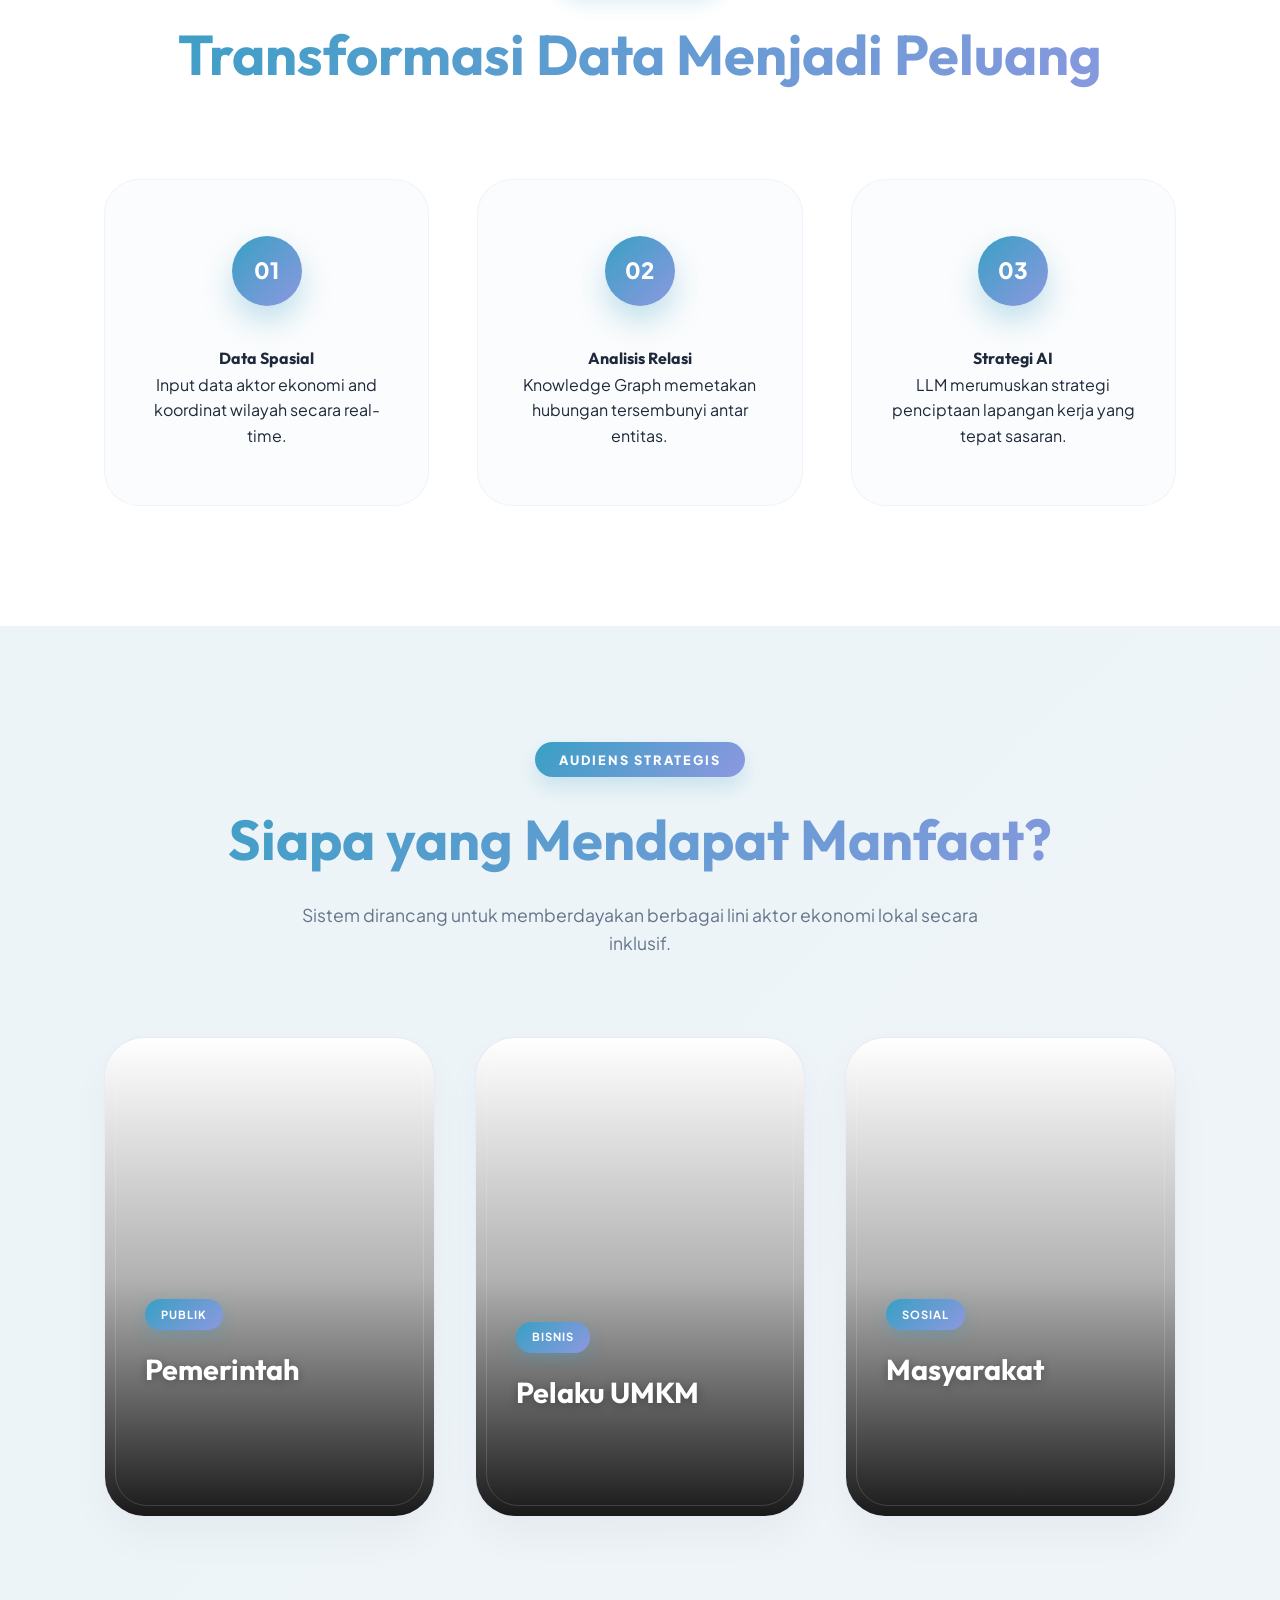
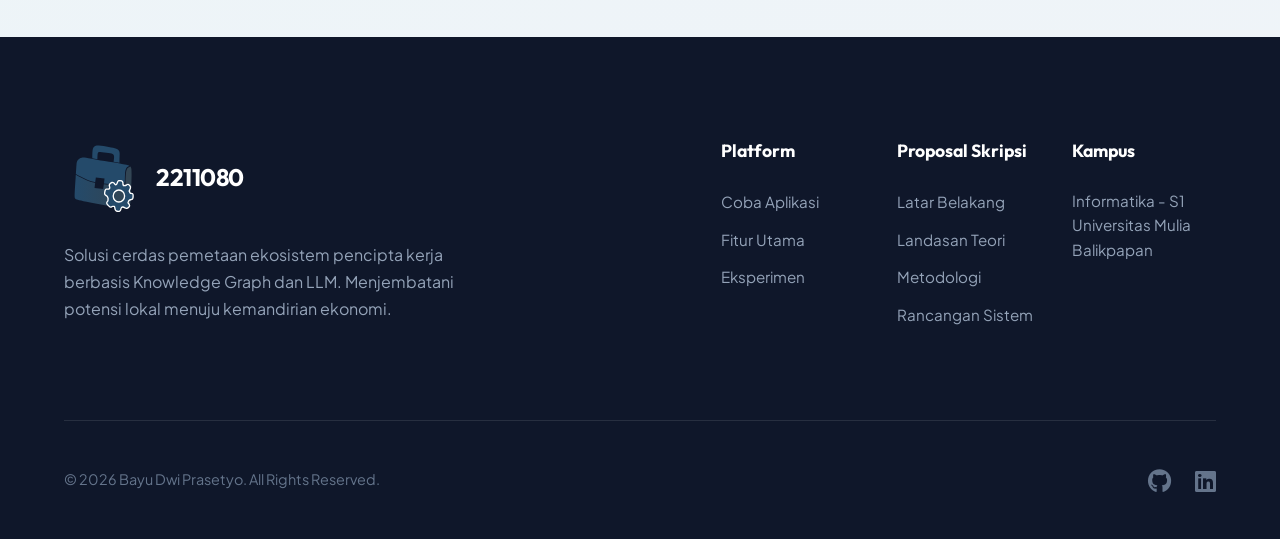
==== commit c2c37dcb: "Add Google site verification meta tag Added Google site verification meta tag for SEO." ====
--- a/templates/beranda.html
+++ b/templates/beranda.html
@@ -5,6 +5,18 @@
     <meta charset="UTF-8">
     <meta name="viewport" content="width=device-width, initial-scale=1.0">
     <title>Beranda — Web GIS & AI Ekosistem Pencipta Kerja</title>
+    <meta name="description" content="Sistem Informasi Geografis (Web-GIS) berbasis Knowledge Graph dan AI untuk mendeteksi potensi ekonomi daerah dan stimulus lapangan kerja.">
+    <meta name="keywords" content="Web-GIS, Skripsi GIS, Spatial Analysis, Ragas, OpenAI, Knowledge Graph, Pemetaan Wilayah, Lapangan Kerja">
+    <meta name="author" content="Bayu">
+    <meta name="robots" content="index, follow">
+
+    <meta property="og:title" content="Web-GIS Pemetaan Potensi Wilayah & Stimulus Lapangan Kerja">
+    <meta property="og:description" content="Analisis data spasial pintar dengan integrasi AI Engine untuk deteksi potensi ekonomi daerah.">
+    <meta property="og:url" content="https://2211080.my.id">
+    <meta property="og:type" content="website">
+
+    <meta name="google-site-verification" content="vCJeFQlpgcSQGG98Snu_kvD8uGV4nhJtaPNibKlDrok" />
+    
     <link rel="stylesheet" href="/static/css/global.css">
     <link rel="stylesheet" href="/static/css/beranda.css">
     <link rel="preconnect" href="https://fonts.googleapis.com">
